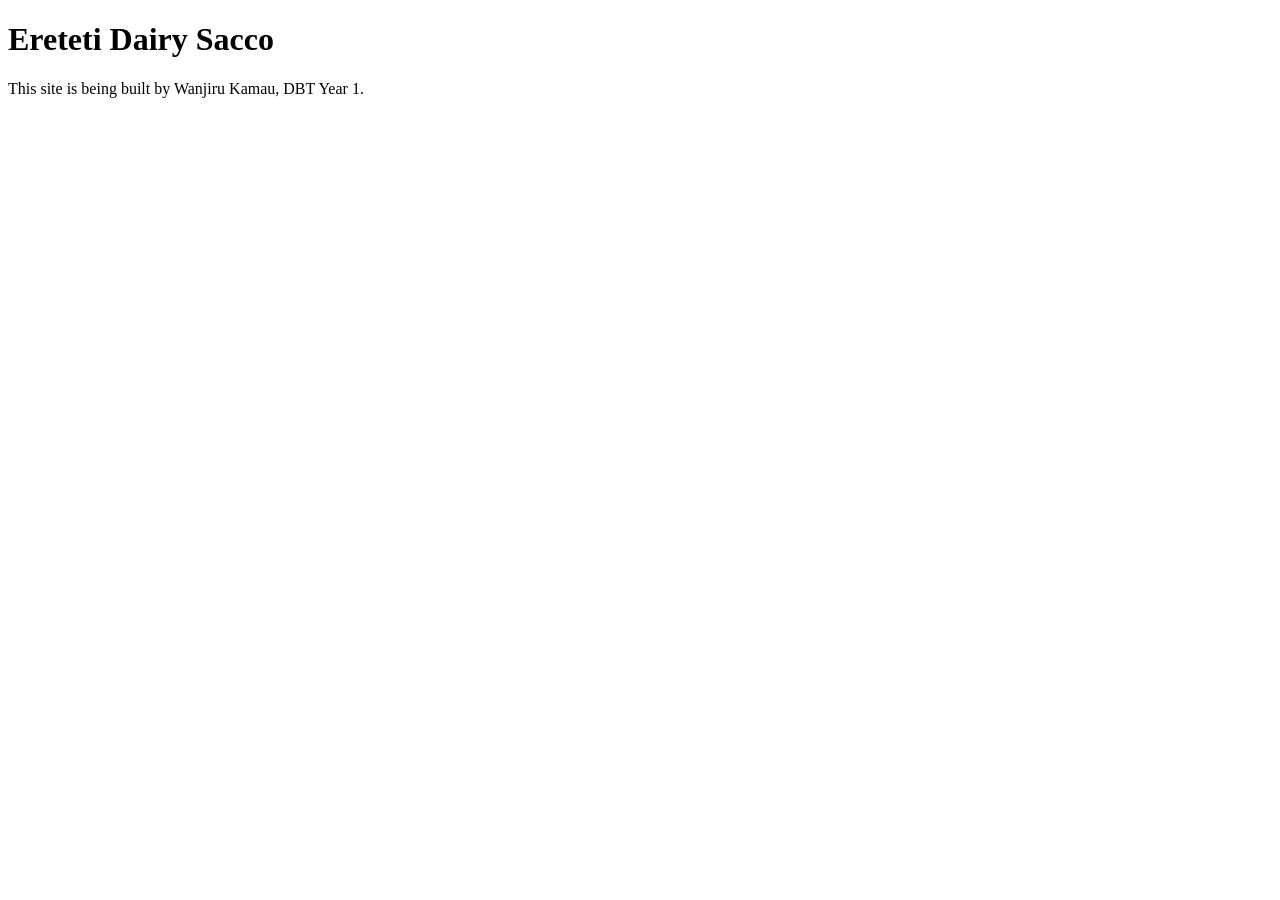
==== about.html @ 600ade0b "week 1 work" ====
<!DOCTYPE html>
<html lang="en">
<head>
<meta charset="utf-8">
<title>Ereteti Dairy Sacco</title>
</head>
<body>
<h1>Ereteti Dairy Sacco</h1>
<p>This site is being built by Wanjiru Kamau, DBT Year 1.</p>
</body>
</html>
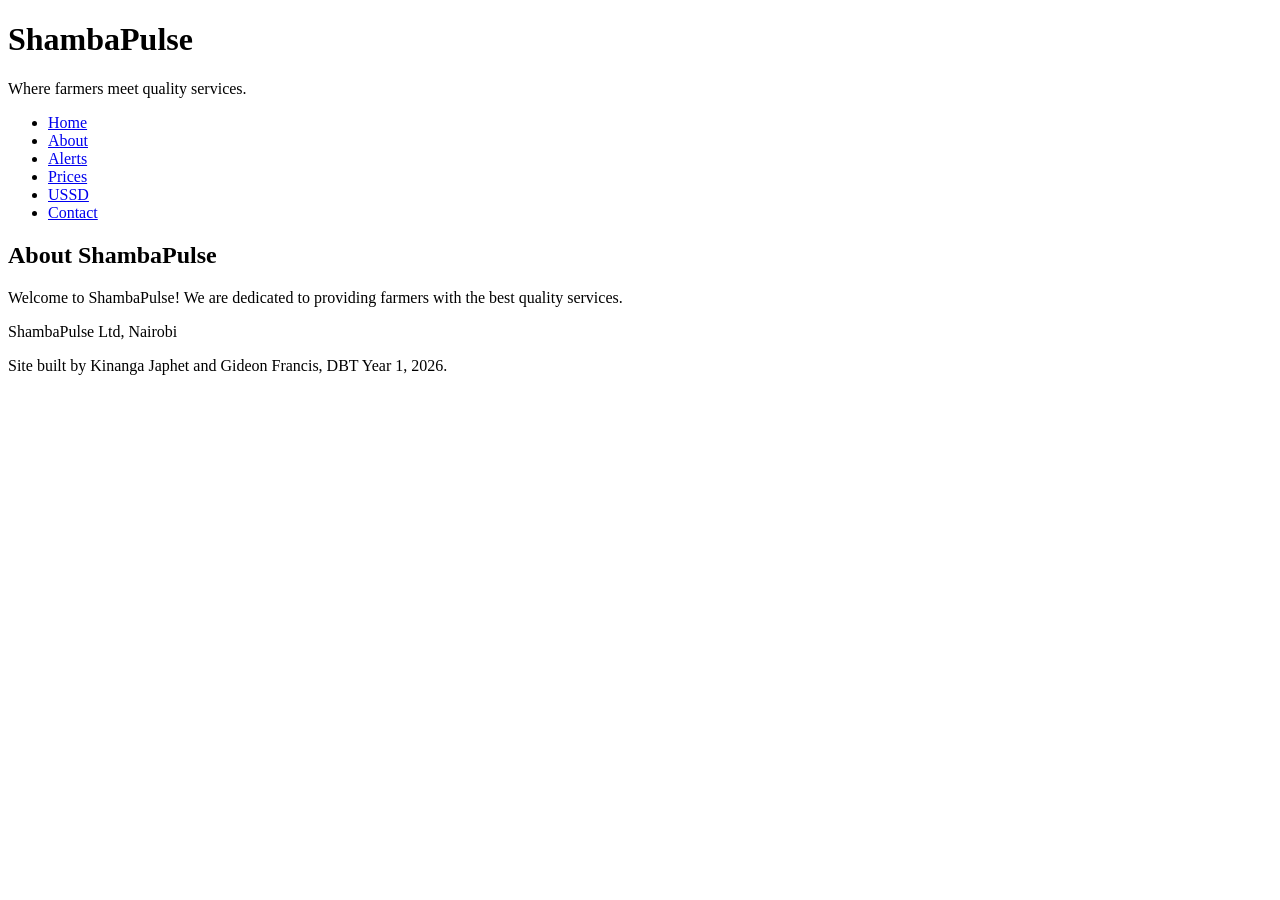
==== commit b5cd36a0: "Describe your changes" ====
--- a/about.html
+++ b/about.html
@@ -2,10 +2,30 @@
 <html lang="en">
 <head>
 <meta charset="utf-8">
-<title>Ereteti Dairy Sacco</title>
+<title>About Us- ShambaPulse</title>
 </head>
 <body>
-<h1>Ereteti Dairy Sacco</h1>
-<p>This site is being built by Wanjiru Kamau, DBT Year 1.</p>
+<header>
+<h1>ShambaPulse</h1>
+<p>Where farmers meet quality services.</p>
+</header>
+<nav>
+<ul>
+<li><a href="index.html">Home</a></li>
+<li><a href="about.html">About</a></li>
+<li><a href="alerts.html">Alerts</a></li>
+<li><a href="prices.html">Prices</a></li>
+<li><a href="ussd.html">USSD</a></li>
+<li><a href="contact.html">Contact</a></li>
+</ul>
+</nav>
+<main>
+    <h2>About ShambaPulse</h2>
+    <p>Welcome to ShambaPulse! We are dedicated to providing farmers with the best quality services.</p>
+</main>
+<footer>
+<p>ShambaPulse Ltd, Nairobi</p>
+<p>Site built by Kinanga Japhet and Gideon Francis, DBT Year 1, 2026.</p>
+</footer>
 </body>
 </html>
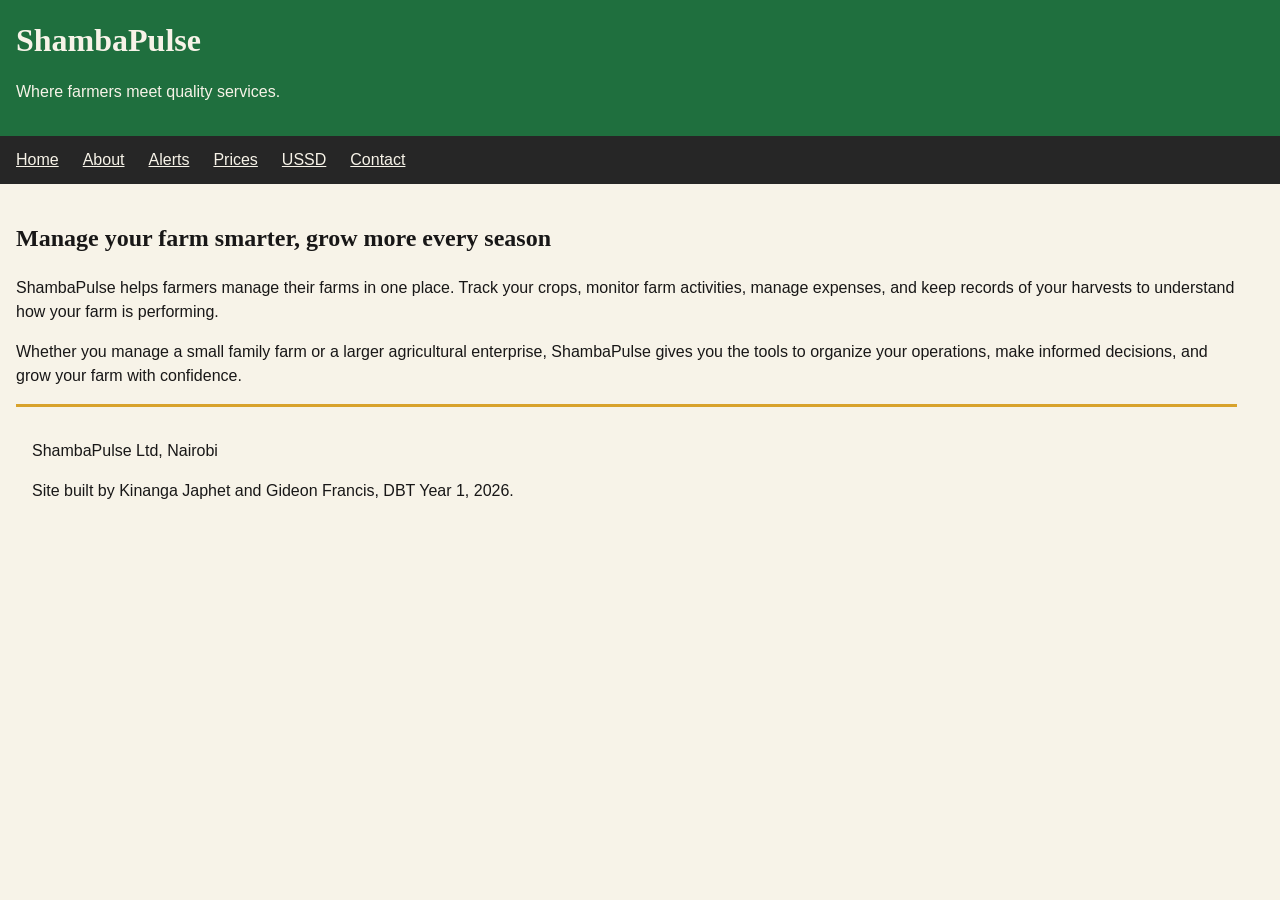
==== commit af7d7037: "latest" ====
--- a/about.html
+++ b/about.html
@@ -3,6 +3,7 @@
 <head>
 <meta charset="utf-8">
 <title>About Us- ShambaPulse</title>
+<link rel="stylesheet" href="css/style.css">
 </head>
 <body>
 <header>
@@ -20,9 +21,23 @@
 </ul>
 </nav>
 <main>
-    <h2>About ShambaPulse</h2>
-    <p>Welcome to ShambaPulse! We are dedicated to providing farmers with the best quality services.</p>
-</main>
+<section>
+  <h2>Manage your farm smarter,
+      grow more every season</h2>
+
+  <p>ShambaPulse helps farmers manage their
+  farms in one place. Track your crops, monitor
+  farm activities, manage expenses, and keep
+  records of your harvests to understand how
+  your farm is performing.</p>
+
+  <p>Whether you manage a small family farm
+  or a larger agricultural enterprise, ShambaPulse
+  gives you the tools to organize your operations,
+  make informed decisions, and grow your farm
+  with confidence.</p>
+</section>
+
 <footer>
 <p>ShambaPulse Ltd, Nairobi</p>
 <p>Site built by Kinanga Japhet and Gideon Francis, DBT Year 1, 2026.</p>
--- a/css/style.css
+++ b/css/style.css
@@ -0,0 +1,201 @@
+/*a css comment*/
+*{
+    box-sizing: border-box;
+}
+body{
+    margin: 0;
+    background-color: #f7F3E8;
+    color: #181717;
+    line-height: 1.5;
+    font-family: 'Source Sans 3', sans-serif;
+}
+h1,h2{
+    font-family: 'Source Serif 4', serif;
+    font-weight: 600;/*making things bold or the opposite*/
+}
+header{
+    background-color: #1f6f3e;
+    color:#F7f3E8;
+   
+}
+nav{
+    background-color: #262626;
+  
+}
+nav a{
+    color: #F7F3E8;
+   
+}
+a{
+    color: #1f6f3e;
+}
+header,main, aside,footer{
+   
+    padding: 1rem;
+}
+img{
+    max-width: 100%;
+    height: auto;
+}
+/*flex for the nav items*/
+nav{
+    position: sticky;
+    top:0;
+
+}
+nav ul{
+    display: flex ;
+    flex-wrap: wrap;
+    gap:0.25rem 1.5rem;
+    list-style-type: none;
+    margin: 0;
+    padding : 0.75rem 1rem;
+}
+.logo{
+    width: 3.5rem;
+    height:auto ;
+}
+h1{
+    display: flex;
+    align-items: center;
+    gap: 0.75rem;
+    margin:0;
+}
+    .route-cards{
+        display: flex;
+        flex-wrap: wrap;
+        gap: 1rem;
+        list-style: none;
+        padding:0;
+    }
+    .route-cards li{
+        flex: 1 1 12rem;
+        padding: 1rem;
+        background: #ffffff;
+        border-top: 4px solid #d8a22b;
+    }
+body{
+    display: grid;
+    grid-template-columns: minimax(0, 1fr) 18rem;
+    grid-template-areas:
+    "header header"
+    "nav nav"
+    "main aside"
+    "footer footer";   
+}
+header{
+    grid-area: header;}
+    nav{grid-area: nav;}
+main{grid-area: main;}
+aside{grid-area: aside;}
+footer{grid-area: footer;}
+    footer{border-top: 3px solid #d8a22b}
+    
+@media(max-width:600px){
+    body{
+        grid-template-columns: minimax(0,1fr);
+        grid-template-areas: 
+        "header"
+        "nav"
+        "main"
+        "aside"
+        "footer";
+    }
+    nav{
+        position: static;
+
+    }
+    nav li{
+        flex direction: column;
+
+    }
+    .logo 2.5rem;
+}
+
+/* Hero image section */
+.hero {
+    width: 100%;
+    height: 75vh;
+    min-height: 450px;
+
+    background-image: url("../img/comp.jpg");
+    background-size: cover;
+    background-position: center;
+    background-repeat: no-repeat;
+
+    position: relative;
+    display: flex;
+    align-items: flex-start;
+
+    padding: 20px 3%;
+    box-sizing: border-box;
+}
+
+/* Translucent writing box */
+.hero-text {
+    background: rgba(255, 255, 255, 0.78);
+    padding: 20px;
+    width: 480px;
+    max-width: 90%;
+    border-radius: 10px;
+    box-shadow: 0 4px 12px rgba(0, 0, 0, 0.2);
+}
+
+.hero-text h2 {
+    color: #16a6c4;
+    font-size: 25px;
+    margin: 0 0 8px;
+}
+
+.hero-text h3 {
+    color: #347bb5;
+    font-size: 19px;
+    margin: 0 0 20px;
+}
+
+.hero-text p {
+    color: #111;
+    font-size: 16px;
+    font-weight: 600;
+    margin: 12px 0;
+}
+
+.register-btn {
+    display: inline-block;
+    background: #12a9c5;
+    color: white;
+    text-decoration: none;
+    font-weight: bold;
+    padding: 13px 20px;
+    margin-top: 10px;
+    border-radius: 3px;
+}
+
+.register-btn:hover {
+    background: #087f99;
+}
+
+/* Mobile screens */
+@media (max-width: 600px) {
+    .hero {
+        height: auto;
+        min-height: 500px;
+        padding: 15px;
+        background-position: center;
+    }
+
+    .hero-text {
+        width: 100%;
+        max-width: 100%;
+        padding: 15px;
+        box-sizing: border-box;
+    }
+
+    .hero-text h2 {
+        font-size: 21px;
+    }
+
+    .hero-text h3 {
+        font-size: 17px;
+    }
+}
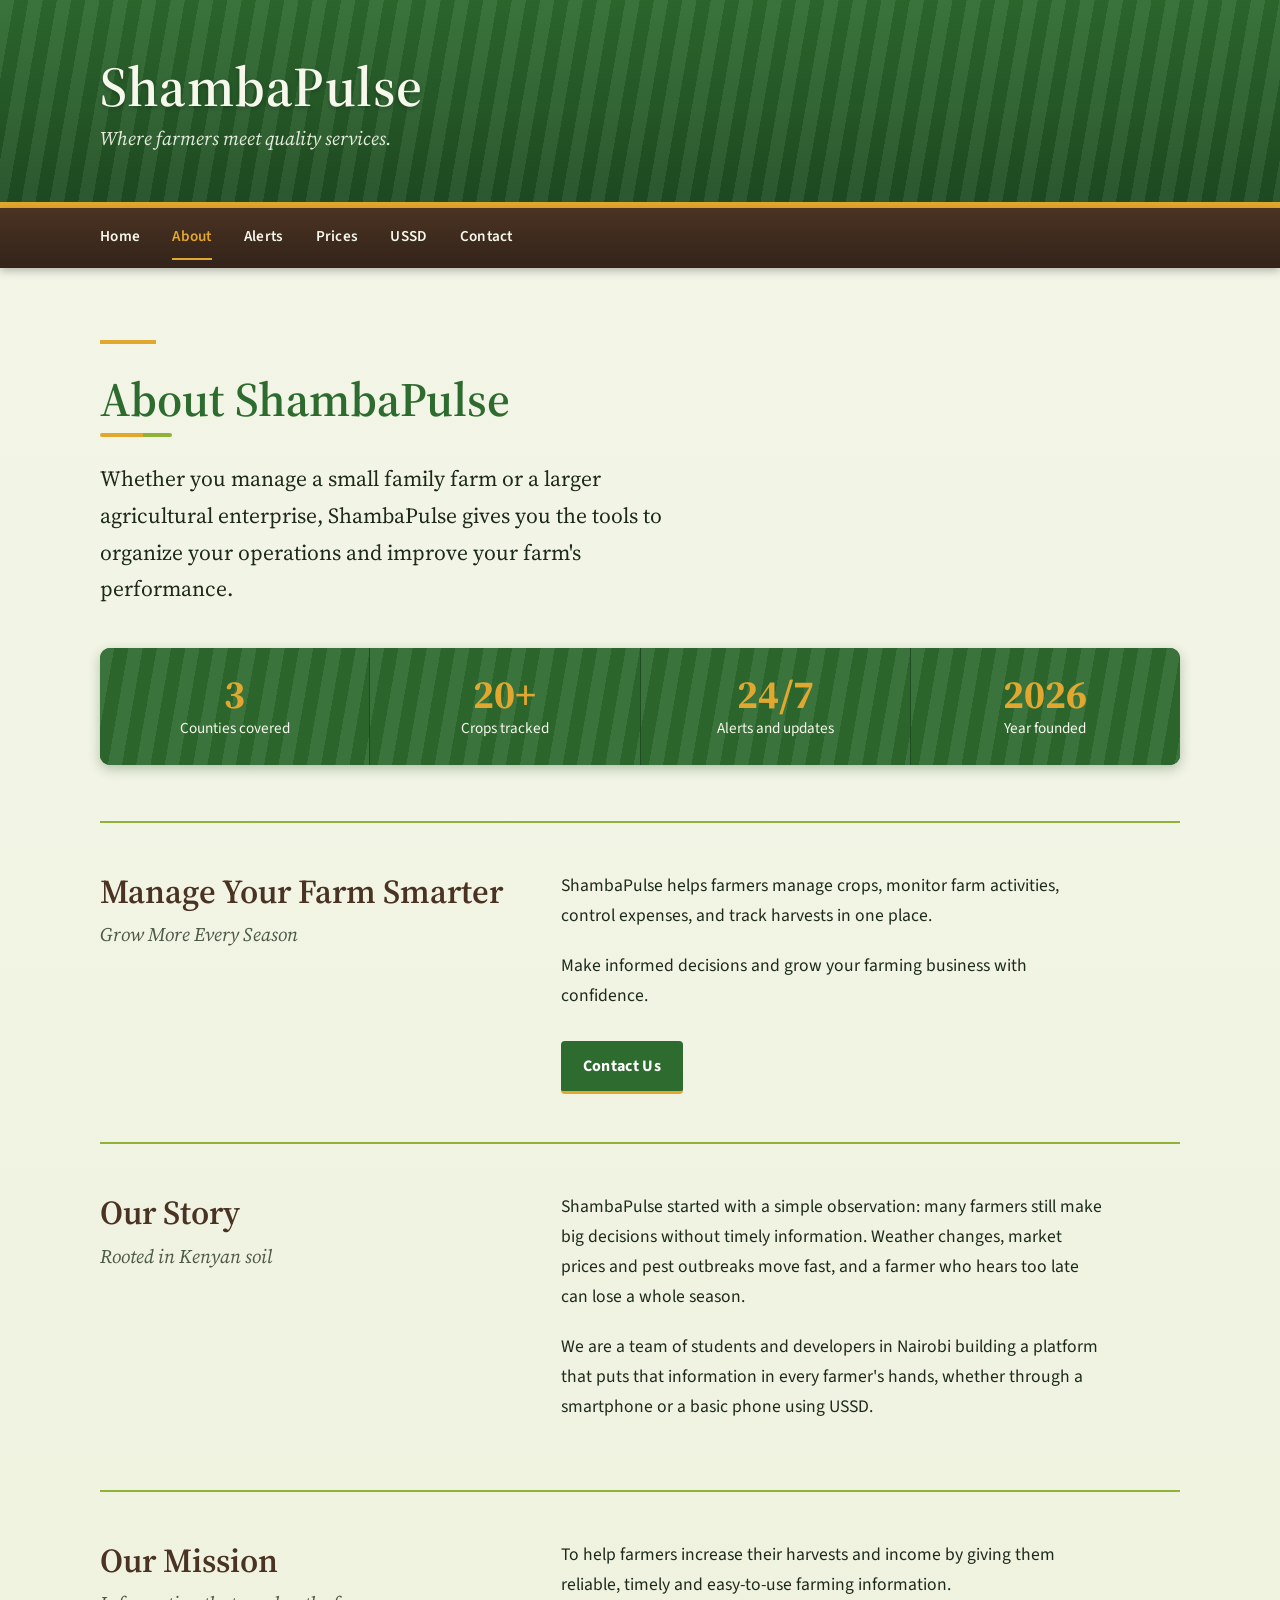
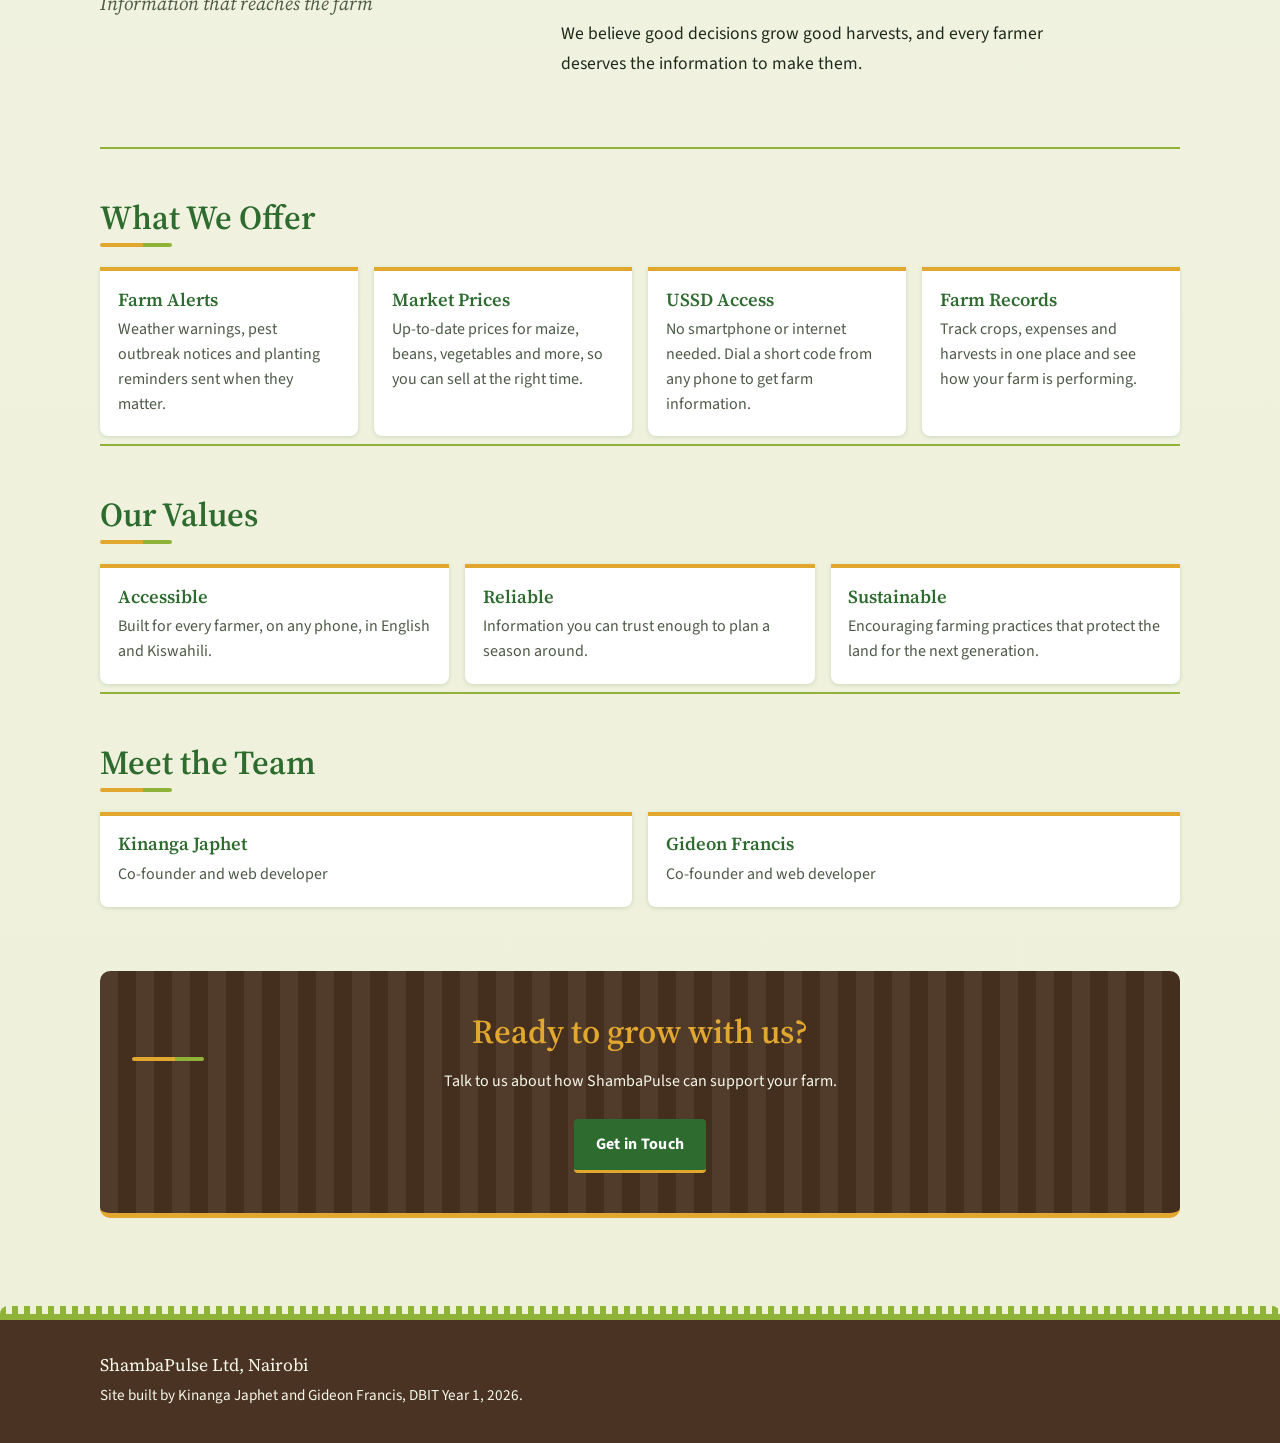
==== commit 19215ce9: "final" ====
--- a/about.html
+++ b/about.html
@@ -2,45 +2,179 @@
 <html lang="en">
 <head>
 <meta charset="utf-8">
-<title>About Us- ShambaPulse</title>
+<meta name="viewport" content="width=device-width, initial-scale=1.0">
+<title>About Us - ShambaPulse</title>
+<link rel="stylesheet" href="https://fonts.googleapis.com/css2?family=Source+Sans+3:wght@400;600&amp;family=Source+Serif+4:wght@600&amp;display=swap">
 <link rel="stylesheet" href="css/style.css">
+<link rel="icon" type="image/jpeg" href="img/bcd.jpg">
 </head>
-<body>
+<body class="about">
+
 <header>
-<h1>ShambaPulse</h1>
-<p>Where farmers meet quality services.</p>
+    <h1>ShambaPulse</h1>
+    <p>Where farmers meet quality services.</p>
 </header>
+
 <nav>
-<ul>
-<li><a href="index.html">Home</a></li>
-<li><a href="about.html">About</a></li>
-<li><a href="alerts.html">Alerts</a></li>
-<li><a href="prices.html">Prices</a></li>
-<li><a href="ussd.html">USSD</a></li>
-<li><a href="contact.html">Contact</a></li>
-</ul>
+    <ul>
+        <li><a href="index.html">Home</a></li>
+        <li><a href="about.html" aria-current="page">About</a></li>
+        <li><a href="alerts.html">Alerts</a></li>
+        <li><a href="prices.html">Prices</a></li>
+        <li><a href="ussd.html">USSD</a></li>
+        <li><a href="contact.html">Contact</a></li>
+    </ul>
 </nav>
+
 <main>
-<section>
-  <h2>Manage your farm smarter,
-      grow more every season</h2>
 
-  <p>ShambaPulse helps farmers manage their
-  farms in one place. Track your crops, monitor
-  farm activities, manage expenses, and keep
-  records of your harvests to understand how
-  your farm is performing.</p>
+    <section class="intro">
+        <h2>About ShambaPulse</h2>
+        <p>
+            Whether you manage a small family farm or a larger
+            agricultural enterprise, ShambaPulse gives you the tools
+            to organize your operations and improve your farm's
+            performance.
+        </p>
+    </section>
 
-  <p>Whether you manage a small family farm
-  or a larger agricultural enterprise, ShambaPulse
-  gives you the tools to organize your operations,
-  make informed decisions, and grow your farm
-  with confidence.</p>
-</section>
+    <section class="stats" aria-label="ShambaPulse at a glance">
+        <ul>
+            <li><strong>3</strong><span>Counties covered</span></li>
+            <li><strong>20+</strong><span>Crops tracked</span></li>
+            <li><strong>24/7</strong><span>Alerts and updates</span></li>
+            <li><strong>2026</strong><span>Year founded</span></li>
+        </ul>
+    </section>
+
+    <section class="detail">
+        <div class="detail-head">
+            <h2>Manage Your Farm Smarter</h2>
+            <h3>Grow More Every Season</h3>
+        </div>
+
+        <div class="detail-body">
+            <p>
+                ShambaPulse helps farmers manage crops, monitor farm
+                activities, control expenses, and track harvests in
+                one place.
+            </p>
+            <p>
+                Make informed decisions and grow your farming business
+                with confidence.
+            </p>
+            <a href="contact.html" class="hero-button">Contact Us</a>
+        </div>
+    </section>
+
+    <section class="detail">
+        <div class="detail-head">
+            <h2>Our Story</h2>
+            <h3>Rooted in Kenyan soil</h3>
+        </div>
+
+        <div class="detail-body">
+            <p>
+                ShambaPulse started with a simple observation: many
+                farmers still make big decisions without timely
+                information. Weather changes, market prices and pest
+                outbreaks move fast, and a farmer who hears too late
+                can lose a whole season.
+            </p>
+            <p>
+                We are a team of students and developers in Nairobi
+                building a platform that puts that information in
+                every farmer's hands, whether through a smartphone or
+                a basic phone using USSD.
+            </p>
+        </div>
+    </section>
+
+    <section class="detail">
+        <div class="detail-head">
+            <h2>Our Mission</h2>
+            <h3>Information that reaches the farm</h3>
+        </div>
+
+        <div class="detail-body">
+            <p>
+                To help farmers increase their harvests and income by
+                giving them reliable, timely and easy-to-use farming
+                information.
+            </p>
+            <p>
+                We believe good decisions grow good harvests, and
+                every farmer deserves the information to make them.
+            </p>
+        </div>
+    </section>
+
+    <section class="services">
+        <h2>What We Offer</h2>
+        <ul class="card-row">
+            <li>
+                <h3>Farm Alerts</h3>
+                <p>Weather warnings, pest outbreak notices and planting reminders sent when they matter.</p>
+            </li>
+            <li>
+                <h3>Market Prices</h3>
+                <p>Up-to-date prices for maize, beans, vegetables and more, so you can sell at the right time.</p>
+            </li>
+            <li>
+                <h3>USSD Access</h3>
+                <p>No smartphone or internet needed. Dial a short code from any phone to get farm information.</p>
+            </li>
+            <li>
+                <h3>Farm Records</h3>
+                <p>Track crops, expenses and harvests in one place and see how your farm is performing.</p>
+            </li>
+        </ul>
+    </section>
+
+    <section class="values">
+        <h2>Our Values</h2>
+        <ul class="card-row">
+            <li>
+                <h3>Accessible</h3>
+                <p>Built for every farmer, on any phone, in English and Kiswahili.</p>
+            </li>
+            <li>
+                <h3>Reliable</h3>
+                <p>Information you can trust enough to plan a season around.</p>
+            </li>
+            <li>
+                <h3>Sustainable</h3>
+                <p>Encouraging farming practices that protect the land for the next generation.</p>
+            </li>
+        </ul>
+    </section>
+
+    <section class="team">
+        <h2>Meet the Team</h2>
+        <ul class="card-row">
+            <li>
+                <h3>Kinanga Japhet</h3>
+                <p>Co-founder and web developer</p>
+            </li>
+            <li>
+                <h3>Gideon Francis</h3>
+                <p>Co-founder and web developer</p>
+            </li>
+        </ul>
+    </section>
+
+    <section class="cta">
+        <h2>Ready to grow with us?</h2>
+        <p>Talk to us about how ShambaPulse can support your farm.</p>
+        <a href="contact.html" class="hero-button">Get in Touch</a>
+    </section>
+
+</main>
 
 <footer>
-<p>ShambaPulse Ltd, Nairobi</p>
-<p>Site built by Kinanga Japhet and Gideon Francis, DBT Year 1, 2026.</p>
+    <p>ShambaPulse Ltd, Nairobi</p>
+    <p>Site built by Kinanga Japhet and Gideon Francis, DBIT Year 1, 2026.</p>
 </footer>
+
 </body>
 </html>
--- a/css/style.css
+++ b/css/style.css
@@ -1,201 +1,770 @@
-/*a css comment*/
+:root{
+    --leaf:        #2e6b2f;
+    --leaf-dark:   #1f4d22;
+    --soil:        #4a3322;
+    --soil-dark:   #33231a;
+    --grain:       #e2a72e;
+    --grain-dark:  #c48d1c;
+    --sprout:      #8fb339;
+    --field:       #f3f5e8;
+    --card:        #ffffff;
+    --ink:         #1d2a1b;
+    --ink-soft:    #4d5a47;
+
+    --font-head: 'Source Serif 4', Georgia, serif;
+    --font-body: 'Source Sans 3', Arial, Helvetica, sans-serif;
+}
+
 *{
     box-sizing: border-box;
 }
-body{
-    margin: 0;
-    background-color: #f7F3E8;
-    color: #181717;
-    line-height: 1.5;
-    font-family: 'Source Sans 3', sans-serif;
-}
-h1,h2{
-    font-family: 'Source Serif 4', serif;
-    font-weight: 600;/*making things bold or the opposite*/
-}
-header{
-    background-color: #1f6f3e;
-    color:#F7f3E8;
-   
-}
-nav{
-    background-color: #262626;
-  
-}
-nav a{
-    color: #F7F3E8;
-   
-}
+
+h1, h2, h3{
+    font-family: var(--font-head);
+    font-weight: 600;
+    line-height: 1.2;
+}
+
 a{
-    color: #1f6f3e;
-}
-header,main, aside,footer{
-   
-    padding: 1rem;
-}
+    color: var(--leaf);
+}
+a:hover{
+    color: var(--leaf-dark);
+}
+a:focus-visible,
+button:focus-visible,
+summary:focus-visible{
+    outline: 3px solid var(--grain);
+    outline-offset: 3px;
+}
+
 img{
     max-width: 100%;
     height: auto;
 }
-/*flex for the nav items*/
-nav{
-    position: sticky;
-    top:0;
-
-}
-nav ul{
-    display: flex ;
-    flex-wrap: wrap;
-    gap:0.25rem 1.5rem;
-    list-style-type: none;
-    margin: 0;
-    padding : 0.75rem 1rem;
-}
-.logo{
-    width: 3.5rem;
-    height:auto ;
+
+
+body{
+    margin: 0;
+    color: var(--ink);
+    line-height: 1.55;
+    font-family: var(--font-body);
+
+   
+    background-color: var(--field);
+    background-image: linear-gradient(180deg, #f3f5e8 0%, #eef0d9 100%);
+
+    display: grid;
+    grid-template-columns: minmax(0, 1fr) 18rem;
+    grid-template-areas:
+        "header header"
+        "nav nav"
+        "main aside"
+        "footer footer";
+}
+header{ grid-area: header; }
+nav{    grid-area: nav; }
+main{   grid-area: main; }
+aside{  grid-area: aside; }
+footer{ grid-area: footer; }
+
+header, main, aside, footer{
+    padding: 1rem;
+}
+
+
+header{
+    position: relative;
+    color: #f6f8ec;
+    background-color: var(--leaf);
+    background-image:
+        repeating-linear-gradient(
+            100deg,
+            rgba(255, 255, 255, 0.06) 0,
+            rgba(255, 255, 255, 0.06) 14px,
+            rgba(0, 0, 0, 0.06) 14px,
+            rgba(0, 0, 0, 0.06) 28px
+        ),
+        linear-gradient(180deg, var(--leaf) 0%, var(--leaf-dark) 100%);
+    border-bottom: 6px solid var(--grain);
+}
+
+header::after{
+    content: "";
+    position: absolute;
+    left: 0;
+    right: 0;
+    bottom: -14px;
+    height: 8px;
+    background: repeating-linear-gradient(
+        90deg,
+        var(--soil) 0,
+        var(--soil) 18px,
+        transparent 18px,
+        transparent 26px
+    );
+    border-radius: 0 0 8px 8px;
+    opacity: 0.55;
 }
 h1{
     display: flex;
     align-items: center;
     gap: 0.75rem;
-    margin:0;
-}
-    .route-cards{
-        display: flex;
-        flex-wrap: wrap;
-        gap: 1rem;
-        list-style: none;
-        padding:0;
-    }
-    .route-cards li{
-        flex: 1 1 12rem;
-        padding: 1rem;
-        background: #ffffff;
-        border-top: 4px solid #d8a22b;
-    }
-body{
-    display: grid;
-    grid-template-columns: minimax(0, 1fr) 18rem;
-    grid-template-areas:
-    "header header"
-    "nav nav"
-    "main aside"
-    "footer footer";   
-}
-header{
-    grid-area: header;}
-    nav{grid-area: nav;}
-main{grid-area: main;}
-aside{grid-area: aside;}
-footer{grid-area: footer;}
-    footer{border-top: 3px solid #d8a22b}
-    
-@media(max-width:600px){
-    body{
-        grid-template-columns: minimax(0,1fr);
-        grid-template-areas: 
-        "header"
-        "nav"
-        "main"
-        "aside"
-        "footer";
-    }
-    nav{
-        position: static;
-
-    }
-    nav li{
-        flex direction: column;
-
-    }
-    .logo 2.5rem;
-}
-
-/* Hero image section */
-.hero {
+    margin: 0;
+    letter-spacing: 0.01em;
+    text-shadow: 0 2px 4px rgba(0, 0, 0, 0.25);
+}
+header p{
+    margin: 0.4rem 0 0;
+    font-style: italic;
+    opacity: 0.92;
+}
+.logo{
+    width: 3.5rem;
+    height: auto;
+}
+
+/* ---------- Nav: soil brown ---------- */
+nav{
+    position: sticky;
+    top: 0;
+    z-index: 10;
+    background-color: var(--soil);
+    background-image: linear-gradient(180deg, var(--soil) 0%, var(--soil-dark) 100%);
+    box-shadow: 0 3px 8px rgba(0, 0, 0, 0.25);
+}
+nav ul{
+    display: flex;
+    flex-wrap: wrap;
+    gap: 0.25rem 1.5rem;
+    list-style: none;
+    margin: 0;
+    padding: 0.75rem 1rem;
+}
+nav a{
+    color: #f6f8ec;
+    text-decoration: none;
+    border-bottom: 2px solid transparent;
+    transition: border-color 0.2s ease, color 0.2s ease;
+}
+nav a:hover,
+nav a[aria-current="page"]{
+    color: var(--grain);
+    border-bottom-color: var(--grain);
+}
+
+/* ---------- Footer: soil with a grass edge ---------- */
+footer{
+    position: relative;
+    margin-top: 2rem;
+    background: var(--soil);
+    color: #f6f8ec;
+    border-top: 6px solid var(--sprout);
+}
+footer::before{
+    content: "";
+    position: absolute;
+    left: 0;
+    right: 0;
+    top: -14px;
+    height: 8px;
+    background: repeating-linear-gradient(
+        90deg,
+        var(--sprout) 0,
+        var(--sprout) 6px,
+        transparent 6px,
+        transparent 12px
+    );
+    border-radius: 8px 8px 0 0;
+}
+footer a{
+    color: var(--grain);
+}
+
+/* ---------- Hero (home page) ---------- */
+.hero{
     width: 100%;
     height: 75vh;
     min-height: 450px;
-
-    background-image: url("../img/comp.jpg");
+    padding: 20px 3%;
+    display: flex;
+    align-items: flex-start;
+    position: relative;
+
+    background-color: var(--leaf-dark);
+    background-image: url("../img/bcd.jpg");
     background-size: cover;
     background-position: center;
     background-repeat: no-repeat;
-
-    position: relative;
-    display: flex;
-    align-items: flex-start;
-
-    padding: 20px 3%;
-    box-sizing: border-box;
-}
-
-/* Translucent writing box */
-.hero-text {
-    background: rgba(255, 255, 255, 0.78);
-    padding: 20px;
+    border-radius: 8px;
+}
+
+.hero-text{
     width: 480px;
     max-width: 90%;
+    padding: 20px;
+    background: rgba(250, 252, 242, 0.9);
+    border-left: 6px solid var(--grain);
     border-radius: 10px;
-    box-shadow: 0 4px 12px rgba(0, 0, 0, 0.2);
-}
-
-.hero-text h2 {
-    color: #16a6c4;
-    font-size: 25px;
+    box-shadow: 0 4px 14px rgba(0, 0, 0, 0.25);
+}
+.hero-text h2{
     margin: 0 0 8px;
-}
-
-.hero-text h3 {
-    color: #347bb5;
-    font-size: 19px;
+    font-size: 1.6rem;
+    color: var(--leaf);
+}
+.hero-text h3{
     margin: 0 0 20px;
-}
-
-.hero-text p {
-    color: #111;
-    font-size: 16px;
+    font-size: 1.2rem;
+    font-weight: 500;
+    color: var(--soil);
+}
+.hero-text p{
+    margin: 12px 0;
+    font-size: 1rem;
     font-weight: 600;
-    margin: 12px 0;
-}
-
-.register-btn {
+    color: var(--ink);
+}
+
+/* ---------- Buttons ---------- */
+.register-btn,
+.hero-button{
     display: inline-block;
-    background: #12a9c5;
-    color: white;
+    margin-top: 10px;
+    padding: 13px 22px;
+    background: var(--leaf);
+    color: #fff;
+    font-family: var(--font-body);
+    font-size: 1rem;
+    font-weight: 700;
+    letter-spacing: 0.02em;
     text-decoration: none;
-    font-weight: bold;
-    padding: 13px 20px;
-    margin-top: 10px;
-    border-radius: 3px;
-}
-
-.register-btn:hover {
-    background: #087f99;
-}
-
-/* Mobile screens */
-@media (max-width: 600px) {
-    .hero {
+    border: 0;
+    border-radius: 4px;
+    border-bottom: 3px solid var(--grain);
+    cursor: pointer;
+    transition: background-color 0.2s ease, transform 0.2s ease;
+}
+.register-btn:hover,
+.hero-button:hover{
+    background: var(--leaf-dark);
+    color: #fff;
+    transform: translateY(-1px);
+}
+
+/* ---------- Cards ---------- */
+.route-cards,
+.card-row{
+    display: flex;
+    flex-wrap: wrap;
+    gap: 1rem;
+    list-style: none;
+    margin: 0;
+    padding: 0;
+}
+.route-cards li,
+.card-row li{
+    flex: 1 1 12rem;
+    min-width: 0;
+    padding: 1.1rem 1.1rem 1.25rem;
+    background: var(--card);
+    border-top: 4px solid var(--grain);
+    border-radius: 0 0 8px 8px;
+    box-shadow: 0 1px 4px rgba(46, 107, 47, 0.18);
+    transition: transform 0.2s ease, box-shadow 0.2s ease;
+}
+.route-cards li:hover,
+.card-row li:hover{
+    transform: translateY(-3px);
+    box-shadow: 0 6px 14px rgba(46, 107, 47, 0.22);
+}
+.card-row h3{
+    margin: 0 0 0.4rem;
+    color: var(--leaf);
+    font-size: 1.15rem;
+}
+.card-row p{
+    margin: 0;
+    color: var(--ink-soft);
+}
+
+/* ---------- Tables ---------- */
+table{
+    border-collapse: collapse;
+    width: 100%;
+    background: var(--card);
+}
+th, td{
+    padding: 0.6rem 0.75rem;
+    text-align: left;
+    border-bottom: 1px solid #d9dfc3;
+}
+th{
+    background-color: var(--leaf);
+    color: #f6f8ec;
+}
+tbody tr:nth-child(even){
+    background: #f7f9ee;
+}
+
+/* ---------- Layout used inside <main class="layout"> ---------- */
+main.layout{
+    display: grid;
+    grid-template-columns: minmax(0, 1fr) 18rem;
+    grid-template-areas:
+        "hero hero"
+        "content aside"
+        "cards cards";
+    gap: 1rem;
+}
+.layout .hero{    grid-area: hero; }
+.layout .content{ grid-area: content; }
+.layout .aside{   grid-area: aside; }
+.layout .cards{   grid-area: cards; }
+
+main.layout .hero{
+    display: block;
+    height: auto;
+    min-height: 0;
+    padding: 1rem;
+    background-image: none;
+    background-color: var(--card);
+    border-top: 4px solid var(--grain);
+}
+
+/* ==========================================================
+   Shared by About and Contact: wide centred column
+   ========================================================== */
+body.about,
+body.contact{
+    --page-pad: max(1.5rem, calc((100% - 70rem) / 2 + 1.25rem));
+}
+
+body.about header,
+body.contact header{
+    padding: 3.5rem var(--page-pad) 3rem;
+}
+body.about header h1,
+body.contact header h1{
+    font-size: clamp(2.25rem, 5vw, 3.5rem);
+    line-height: 1.1;
+}
+body.about header p,
+body.contact header p{
+    font-family: var(--font-head);
+    font-size: 1.2rem;
+}
+
+body.about nav ul,
+body.contact nav ul{
+    padding: 0.5rem var(--page-pad);
+    gap: 0.25rem 2rem;
+}
+body.about nav a,
+body.contact nav a{
+    display: inline-block;
+    padding: 0.6rem 0;
+    font-weight: 600;
+    font-size: 0.95rem;
+    letter-spacing: 0.02em;
+}
+
+body.about main,
+body.contact main{
+    grid-column: 1 / -1;
+    width: 100%;
+    max-width: 70rem;
+    margin: 0 auto;
+    padding: 0 1.25rem 4rem;
+}
+
+body.about footer,
+body.contact footer{
+    padding: 2rem var(--page-pad);
+    font-size: 0.95rem;
+}
+body.about footer p,
+body.contact footer p{
+    margin: 0 0 0.25rem;
+}
+body.about footer p:first-child,
+body.contact footer p:first-child{
+    font-family: var(--font-head);
+    font-size: 1.1rem;
+}
+
+/* section headings get a little wheat-stalk rule */
+body.about main > section > h2,
+body.contact main > section > h2{
+    position: relative;
+    margin: 0 0 1.25rem;
+    padding-bottom: 0.6rem;
+    color: var(--leaf);
+    font-size: clamp(1.6rem, 3vw, 2.1rem);
+}
+body.about main > section > h2::after,
+body.contact main > section > h2::after{
+    content: "";
+    position: absolute;
+    left: 0;
+    bottom: 0;
+    width: 4.5rem;
+    height: 4px;
+    background: linear-gradient(90deg, var(--grain) 0 60%, var(--sprout) 60% 100%);
+    border-radius: 2px;
+}
+
+/* ==========================================================
+   About page
+   ========================================================== */
+body.about .intro{
+    max-width: 46rem;
+    padding: 4.5rem 0 2.5rem;
+}
+body.about .intro::before{
+    content: "";
+    display: block;
+    width: 3.5rem;
+    height: 4px;
+    margin-bottom: 1.75rem;
+    background: var(--grain);
+}
+body.about .intro h2{
+    margin: 0 0 1.5rem;
+    font-size: clamp(2rem, 4.5vw, 3rem);
+    line-height: 1.15;
+    color: var(--leaf);
+}
+body.about .intro p{
+    margin: 0;
+    max-width: 38rem;
+    font-family: var(--font-head);
+    font-size: clamp(1.15rem, 2vw, 1.35rem);
+    line-height: 1.7;
+}
+
+/* stats band: green strip of key numbers */
+body.about .stats{
+    margin: 0 0 3.5rem;
+}
+body.about .stats ul{
+    display: grid;
+    grid-template-columns: repeat(4, minmax(0, 1fr));
+    gap: 1px;
+    list-style: none;
+    margin: 0;
+    padding: 0;
+    overflow: hidden;
+    border-radius: 10px;
+    background: var(--leaf-dark);
+    box-shadow: 0 4px 12px rgba(31, 77, 34, 0.3);
+}
+body.about .stats li{
+    padding: 1.5rem 1rem;
+    text-align: center;
+    color: #f6f8ec;
+    background-color: var(--leaf);
+    background-image: repeating-linear-gradient(
+        100deg,
+        rgba(255, 255, 255, 0.06) 0,
+        rgba(255, 255, 255, 0.06) 14px,
+        rgba(0, 0, 0, 0.06) 14px,
+        rgba(0, 0, 0, 0.06) 28px
+    );
+}
+body.about .stats strong{
+    display: block;
+    font-family: var(--font-head);
+    font-size: clamp(1.8rem, 4vw, 2.5rem);
+    line-height: 1.1;
+    color: var(--grain);
+}
+body.about .stats span{
+    font-size: 0.95rem;
+}
+
+/* two-column detail: heading left, text right */
+body.about .detail{
+    display: grid;
+    grid-template-columns: minmax(0, 1fr) minmax(0, 1.5fr);
+    gap: 3rem;
+    padding: 3rem 0;
+    border-top: 2px solid var(--sprout);
+}
+body.about .detail-head h2{
+    margin: 0 0 0.75rem;
+    font-size: clamp(1.6rem, 3vw, 2.1rem);
+    color: var(--soil);
+}
+body.about .detail-head h3{
+    margin: 0;
+    font-size: 1.2rem;
+    font-style: italic;
+    font-weight: 400;
+    color: var(--ink-soft);
+}
+body.about .detail-body p{
+    margin: 0 0 1.25rem;
+    max-width: 34rem;
+    font-size: 1.1rem;
+    line-height: 1.7;
+}
+
+body.about .services,
+body.about .values,
+body.about .team{
+    padding: 3rem 0 0.5rem;
+    border-top: 2px solid var(--sprout);
+}
+
+/* call to action: soil-brown panel */
+body.about .cta{
+    margin-top: 3.5rem;
+    padding: 2.5rem 2rem;
+    text-align: center;
+    color: #f6f8ec;
+    border-radius: 10px;
+    border-bottom: 5px solid var(--grain);
+    background-color: var(--soil);
+    background-image: repeating-linear-gradient(
+        90deg,
+        rgba(255, 255, 255, 0.04) 0,
+        rgba(255, 255, 255, 0.04) 18px,
+        rgba(0, 0, 0, 0.08) 18px,
+        rgba(0, 0, 0, 0.08) 36px
+    );
+}
+body.about .cta h2{
+    margin: 0 0 0.5rem;
+    color: var(--grain);
+}
+body.about .cta p{
+    margin: 0 0 1rem;
+}
+
+/* ==========================================================
+   Contact page
+   ========================================================== */
+body.contact .contact-intro{
+    max-width: 46rem;
+    padding: 4rem 0 2.5rem;
+}
+body.contact .contact-intro::before{
+    content: "";
+    display: block;
+    width: 3.5rem;
+    height: 4px;
+    margin-bottom: 1.75rem;
+    background: var(--grain);
+}
+body.contact .contact-intro h2{
+    font-size: clamp(2rem, 4.5vw, 3rem);
+}
+body.contact .contact-intro p{
+    margin: 0;
+    font-family: var(--font-head);
+    font-size: clamp(1.1rem, 2vw, 1.3rem);
+    line-height: 1.7;
+}
+
+body.contact .contact-grid{
+    display: grid;
+    grid-template-columns: repeat(3, minmax(0, 1fr));
+    gap: 1.25rem;
+    margin-bottom: 3.5rem;
+}
+body.contact .contact-card{
+    padding: 1.4rem;
+    background: var(--card);
+    border-top: 4px solid var(--grain);
+    border-radius: 0 0 8px 8px;
+    box-shadow: 0 1px 4px rgba(46, 107, 47, 0.18);
+}
+body.contact .contact-card h3{
+    margin: 0 0 0.75rem;
+    color: var(--leaf);
+}
+body.contact .contact-card ul{
+    list-style: none;
+    margin: 0;
+    padding: 0;
+}
+body.contact .contact-card li{
+    padding: 0.4rem 0;
+    border-bottom: 1px dashed #d9dfc3;
+}
+body.contact .contact-card li:last-child{
+    border-bottom: 0;
+}
+body.contact .contact-card p{
+    margin: 0;
+}
+body.contact .contact-card .note{
+    margin-top: 0.75rem;
+    font-size: 0.9rem;
+    color: var(--ink-soft);
+}
+
+/* form */
+body.contact .contact-form-section{
+    margin-bottom: 3.5rem;
+    padding: 2rem;
+    max-width: 40rem;
+    background: var(--card);
+    border-left: 6px solid var(--sprout);
+    border-radius: 8px;
+    box-shadow: 0 2px 8px rgba(46, 107, 47, 0.15);
+}
+body.contact form{
+    display: grid;
+    gap: 0.4rem;
+}
+body.contact label{
+    margin-top: 0.6rem;
+    font-weight: 600;
+    color: var(--soil);
+}
+body.contact input,
+body.contact select,
+body.contact textarea{
+    width: 100%;
+    padding: 0.7rem 0.8rem;
+    font: inherit;
+    color: var(--ink);
+    background: var(--field);
+    border: 2px solid #cfd8b0;
+    border-radius: 4px;
+}
+body.contact input:focus,
+body.contact select:focus,
+body.contact textarea:focus{
+    outline: none;
+    border-color: var(--leaf);
+    background: #fff;
+}
+body.contact form .hero-button{
+    justify-self: start;
+    margin-top: 1rem;
+}
+
+/* FAQ */
+body.contact .faq details{
+    margin-bottom: 0.6rem;
+    background: var(--card);
+    border-left: 4px solid var(--grain);
+    border-radius: 6px;
+    box-shadow: 0 1px 3px rgba(46, 107, 47, 0.15);
+}
+body.contact .faq summary{
+    padding: 0.9rem 1rem;
+    font-weight: 600;
+    color: var(--leaf-dark);
+    cursor: pointer;
+}
+body.contact .faq details[open] summary{
+    color: var(--soil);
+}
+body.contact .faq details p{
+    margin: 0;
+    padding: 0 1rem 1rem;
+    color: var(--ink-soft);
+}
+
+/* ==========================================================
+   Mobile
+   ========================================================== */
+@media (max-width: 800px){
+    body.about .stats ul{
+        grid-template-columns: repeat(2, minmax(0, 1fr));
+    }
+    body.contact .contact-grid{
+        grid-template-columns: minmax(0, 1fr);
+    }
+}
+
+@media (max-width: 600px){
+    body{
+        grid-template-columns: minmax(0, 1fr);
+        grid-template-areas:
+            "header"
+            "nav"
+            "main"
+            "aside"
+            "footer";
+    }
+
+    nav{
+        position: static;
+    }
+    nav ul{
+        flex-direction: column;
+    }
+    .logo{
+        width: 2.5rem;
+    }
+
+    .hero{
         height: auto;
         min-height: 500px;
         padding: 15px;
-        background-position: center;
-    }
-
-    .hero-text {
+    }
+    .hero-text{
         width: 100%;
         max-width: 100%;
         padding: 15px;
-        box-sizing: border-box;
-    }
-
-    .hero-text h2 {
-        font-size: 21px;
-    }
-
-    .hero-text h3 {
-        font-size: 17px;
-    }
-}
+    }
+    .hero-text h2{ font-size: 1.3rem; }
+    .hero-text h3{ font-size: 1.05rem; }
+
+    main.layout{
+        grid-template-columns: minmax(0, 1fr);
+        grid-template-areas:
+            "hero"
+            "content"
+            "aside"
+            "cards";
+    }
+    .card-row li,
+    .route-cards li{
+        flex-basis: 100%;
+    }
+    table{
+        display: block;
+        overflow-x: auto;
+    }
+
+    body.about header,
+    body.contact header{
+        padding: 2.25rem var(--page-pad) 2rem;
+    }
+    body.about .intro{
+        padding: 3rem 0 2rem;
+    }
+    body.about .detail{
+        grid-template-columns: minmax(0, 1fr);
+        gap: 1.5rem;
+        padding: 2rem 0;
+    }
+    body.contact .contact-intro{
+        padding: 2.5rem 0 2rem;
+    }
+    body.contact .contact-form-section{
+        padding: 1.25rem;
+    }
+}
+
+@media (prefers-reduced-motion: reduce){
+    .register-btn,
+    .hero-button,
+    .card-row li,
+    .route-cards li,
+    nav a{
+        transition: none;
+    }
+    .register-btn:hover,
+    .hero-button:hover,
+    .card-row li:hover,
+    .route-cards li:hover{
+        transform: none;
+    }
+}
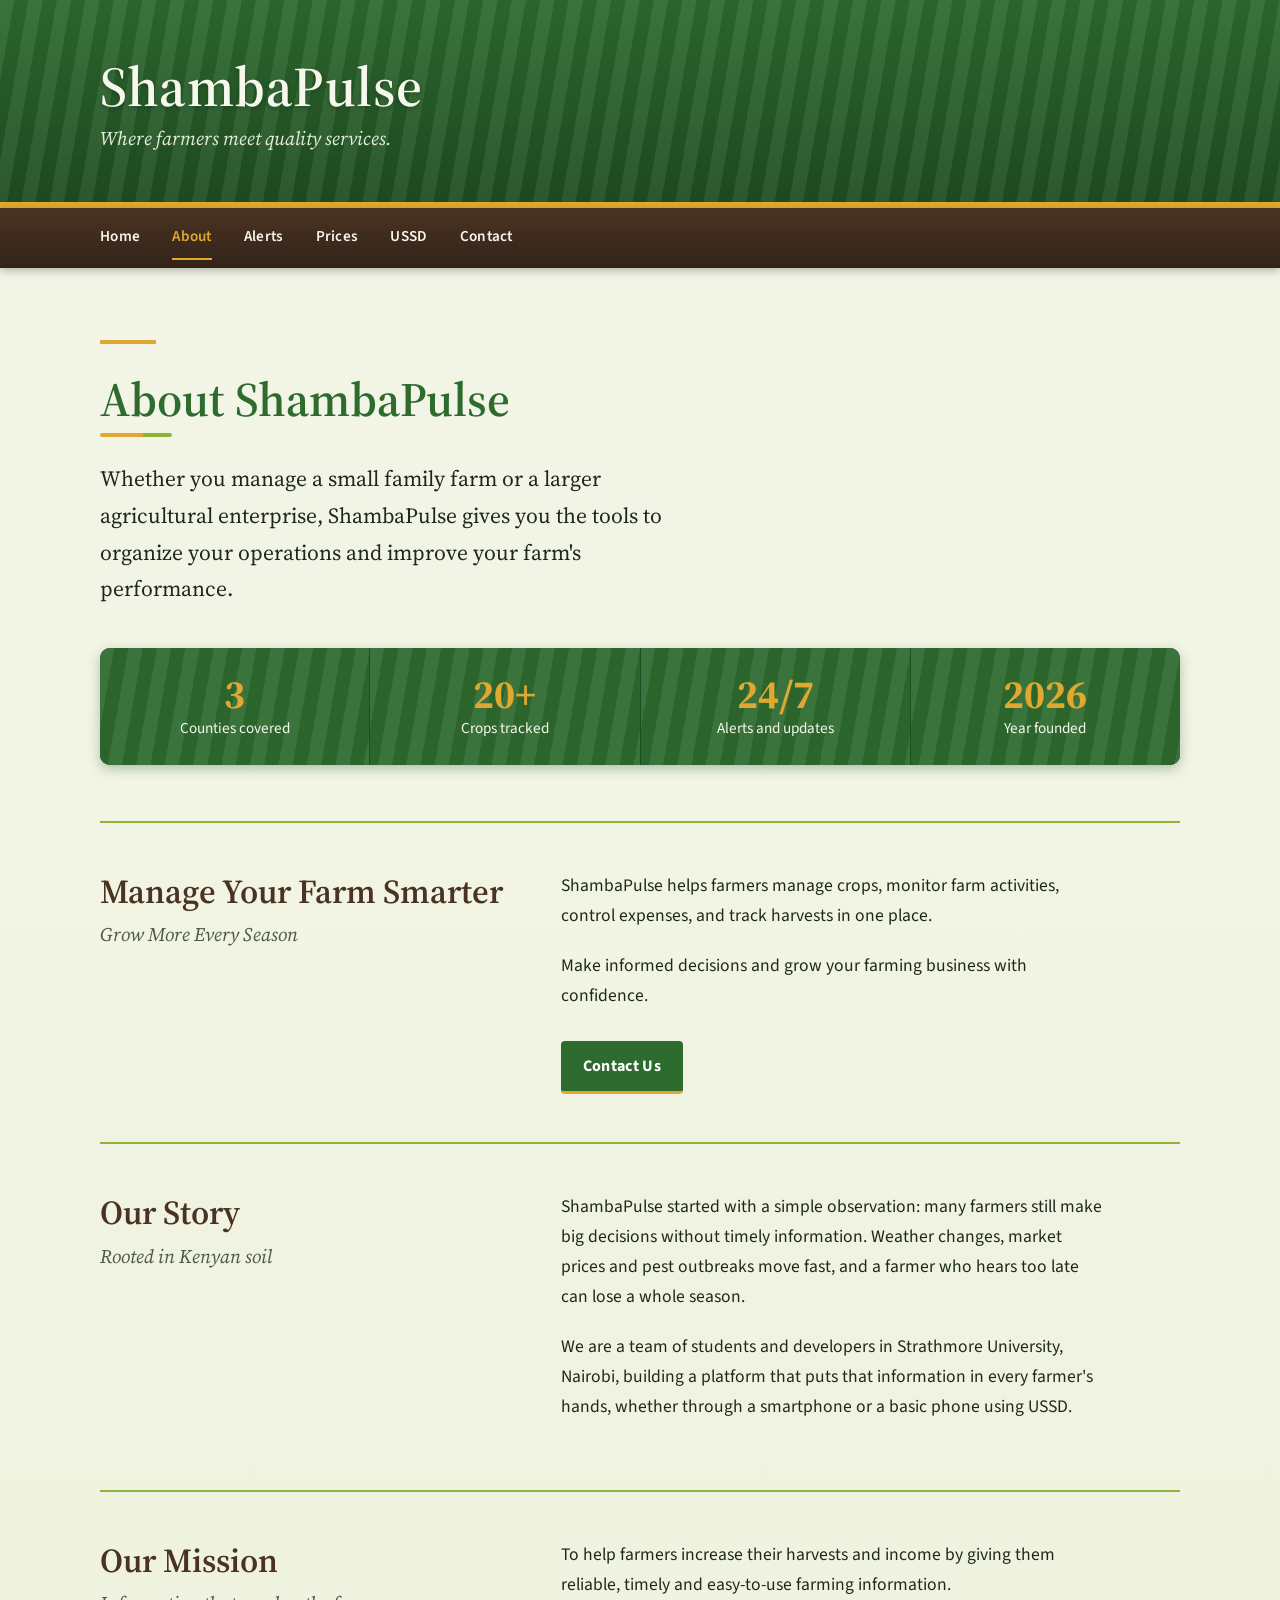
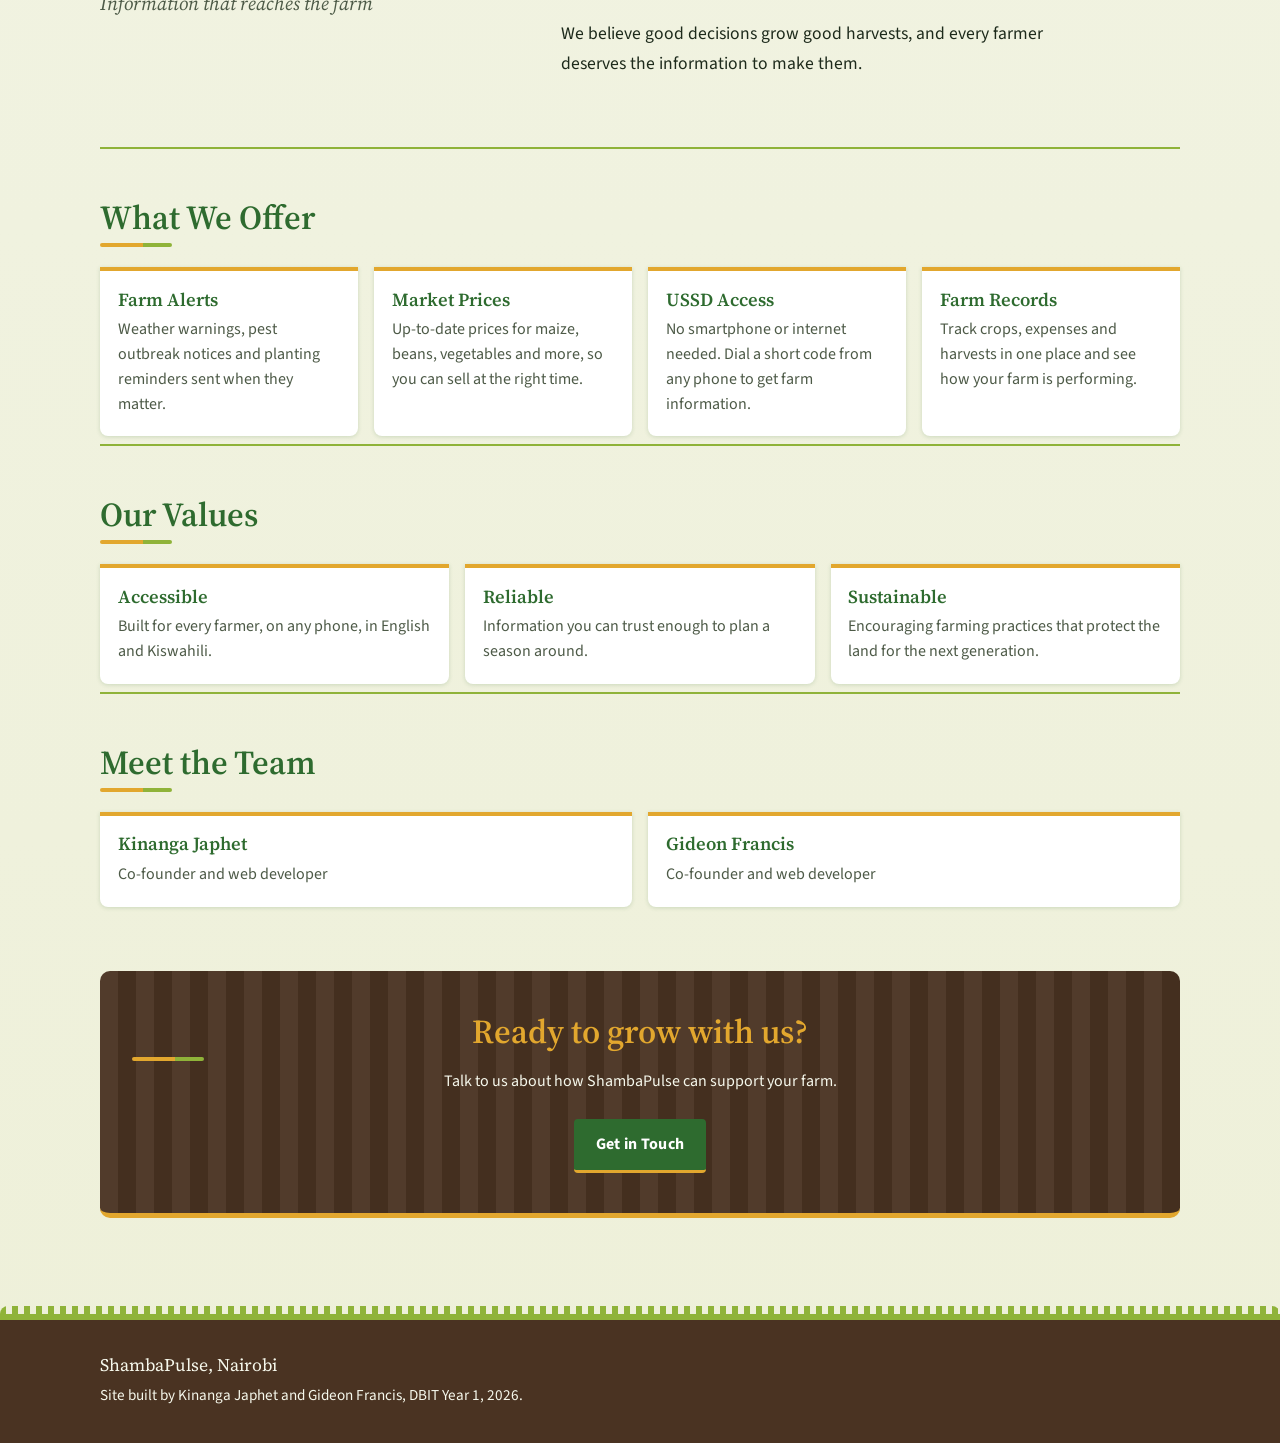
==== commit 0ed5817d: "final work" ====
--- a/about.html
+++ b/about.html
@@ -82,7 +82,7 @@
                 can lose a whole season.
             </p>
             <p>
-                We are a team of students and developers in Nairobi
+                We are a team of students and developers in Strathmore University, Nairobi,
                 building a platform that puts that information in
                 every farmer's hands, whether through a smartphone or
                 a basic phone using USSD.
@@ -172,7 +172,7 @@
 </main>
 
 <footer>
-    <p>ShambaPulse Ltd, Nairobi</p>
+    <p>ShambaPulse, Nairobi</p>
     <p>Site built by Kinanga Japhet and Gideon Francis, DBIT Year 1, 2026.</p>
 </footer>
 
--- a/css/style.css
+++ b/css/style.css
@@ -767,4 +767,319 @@
     .route-cards li:hover{
         transform: none;
     }
+}/* ==========================================================
+   Inner pages: Alerts, Prices, USSD (body class="inner")
+   ========================================================== */
+body.inner{
+    --page-pad: max(1.5rem, calc((100% - 70rem) / 2 + 1.25rem));
+}
+
+body.inner header{
+    padding: 3rem var(--page-pad) 2.5rem;
+}
+body.inner header h1{
+    font-size: clamp(2.25rem, 5vw, 3.25rem);
+    line-height: 1.1;
+}
+body.inner header p{
+    max-width: 44rem;
+    font-size: 1.1rem;
+}
+body.inner nav ul{
+    padding: 0.5rem var(--page-pad);
+    gap: 0.25rem 2rem;
+}
+body.inner nav a{
+    display: inline-block;
+    padding: 0.6rem 0;
+    font-weight: 600;
+    font-size: 0.95rem;
+}
+body.inner main{
+    grid-column: 1 / -1;
+    width: 100%;
+    max-width: 70rem;
+    margin: 0 auto;
+    padding: 0 1.25rem 4rem;
+}
+body.inner aside{
+    grid-area: auto;
+}
+body.inner footer{
+    padding: 2rem var(--page-pad);
+    font-size: 0.95rem;
+}
+body.inner footer p{
+    margin: 0 0 0.25rem;
+}
+body.inner footer p:first-child{
+    font-family: var(--font-head);
+    font-size: 1.1rem;
+}
+
+/* headings with the gold-and-green rule */
+body.inner main h2{
+    position: relative;
+    margin: 0 0 1.25rem;
+    padding-bottom: 0.6rem;
+    color: var(--leaf);
+    font-size: clamp(1.6rem, 3vw, 2.1rem);
+}
+body.inner main h2::after{
+    content: "";
+    position: absolute;
+    left: 0;
+    bottom: 0;
+    width: 4.5rem;
+    height: 4px;
+    background: linear-gradient(90deg, var(--grain) 0 60%, var(--sprout) 60% 100%);
+    border-radius: 2px;
+}
+body.inner main > section{
+    margin-top: 3.5rem;
+}
+body.inner .lead{
+    margin: 0 0 1.25rem;
+    color: var(--ink-soft);
+}
+
+/* page intro */
+body.inner .page-intro{
+    max-width: 46rem;
+    margin-top: 0;
+    padding: 3.5rem 0 0.5rem;
+}
+body.inner .page-intro::before{
+    content: "";
+    display: block;
+    width: 3.5rem;
+    height: 4px;
+    margin-bottom: 1.5rem;
+    background: var(--grain);
+}
+body.inner .page-intro h2{
+    font-size: clamp(2rem, 4.5vw, 2.75rem);
+}
+body.inner .page-intro p{
+    margin: 0;
+    font-family: var(--font-head);
+    font-size: clamp(1.1rem, 2vw, 1.3rem);
+    line-height: 1.7;
+}
+
+/* main text beside a side note */
+body.inner .split{
+    display: grid;
+    grid-template-columns: minmax(0, 1.6fr) minmax(0, 1fr);
+    gap: 2.5rem;
+    align-items: start;
+}
+body.inner .content p,
+body.inner .content li{
+    font-size: 1.05rem;
+    line-height: 1.7;
+}
+body.inner .content ol,
+body.inner .content ul{
+    padding-left: 1.4rem;
+}
+body.inner .content li{
+    margin-bottom: 0.35rem;
+}
+body.inner .side{
+    padding: 1.4rem;
+    background: var(--card);
+    border-top: 4px solid var(--sprout);
+    border-radius: 0 0 8px 8px;
+    box-shadow: 0 1px 4px rgba(46, 107, 47, 0.18);
+}
+body.inner .side h3{
+    margin: 0 0 0.6rem;
+    color: var(--soil);
+}
+body.inner .side ul{
+    margin: 0;
+    padding-left: 1.2rem;
+}
+body.inner .side p{
+    margin: 0;
+    color: var(--ink-soft);
+}
+
+/* tables on inner pages */
+body.inner table{
+    margin: 1.25rem 0;
+    overflow: hidden;
+    border-radius: 8px;
+    box-shadow: 0 1px 4px rgba(46, 107, 47, 0.18);
+}
+
+/* SMS bubbles (Alerts) */
+body.inner .sms-row{
+    display: grid;
+    grid-template-columns: repeat(2, minmax(0, 1fr));
+    gap: 1.25rem;
+}
+body.inner .sms{
+    padding: 1.1rem 1.25rem;
+    background: #e8f2d4;
+    border-left: 6px solid var(--leaf);
+    border-radius: 14px 14px 14px 2px;
+    box-shadow: 0 1px 4px rgba(46, 107, 47, 0.18);
+}
+body.inner .sms-label{
+    display: block;
+    margin-bottom: 0.4rem;
+    font-size: 0.8rem;
+    font-weight: 700;
+    letter-spacing: 0.06em;
+    text-transform: uppercase;
+    color: var(--leaf-dark);
+}
+body.inner .sms p{
+    margin: 0;
+}
+
+/* phone screens (USSD) */
+body.inner .phone-row{
+    display: grid;
+    grid-template-columns: repeat(2, minmax(0, 1fr));
+    gap: 1.25rem;
+}
+body.inner .phone{
+    padding: 1.1rem 1.25rem 1.25rem;
+    color: #e9f3d3;
+    background: var(--soil-dark);
+    border: 4px solid var(--soil);
+    border-radius: 18px;
+    box-shadow: 0 4px 12px rgba(0, 0, 0, 0.25);
+}
+body.inner .phone-label{
+    display: block;
+    margin-bottom: 0.5rem;
+    font-size: 0.8rem;
+    font-weight: 700;
+    letter-spacing: 0.06em;
+    text-transform: uppercase;
+    color: var(--grain);
+}
+body.inner .phone pre{
+    margin: 0;
+    padding: 0.9rem 1rem;
+    font-family: "Courier New", Courier, monospace;
+    font-size: 0.95rem;
+    line-height: 1.7;
+    white-space: pre-wrap;
+    color: #1d2a1b;
+    background: #cfe3a6;
+    border-radius: 6px;
+}
+
+/* numbered steps */
+body.inner .steps ol{
+    display: grid;
+    grid-template-columns: repeat(auto-fit, minmax(14rem, 1fr));
+    gap: 1.25rem;
+    margin: 0;
+    padding: 0;
+    list-style: none;
+    counter-reset: step;
+}
+body.inner .steps li{
+    padding: 1.5rem 1.25rem 1.25rem;
+    background: var(--card);
+    border-left: 6px solid var(--sprout);
+    border-radius: 8px;
+    box-shadow: 0 1px 4px rgba(46, 107, 47, 0.18);
+    counter-increment: step;
+}
+body.inner .steps li::before{
+    content: counter(step);
+    display: inline-flex;
+    align-items: center;
+    justify-content: center;
+    width: 2.25rem;
+    height: 2.25rem;
+    margin-bottom: 0.6rem;
+    font-family: var(--font-head);
+    font-weight: 600;
+    color: var(--soil-dark);
+    background: var(--grain);
+    border-radius: 50%;
+}
+body.inner .steps h3{
+    margin: 0 0 0.4rem;
+    color: var(--leaf);
+}
+body.inner .steps p{
+    margin: 0;
+    color: var(--ink-soft);
+}
+
+/* FAQ */
+body.inner .faq details{
+    margin-bottom: 0.6rem;
+    background: var(--card);
+    border-left: 4px solid var(--grain);
+    border-radius: 6px;
+    box-shadow: 0 1px 3px rgba(46, 107, 47, 0.15);
+}
+body.inner .faq summary{
+    padding: 0.9rem 1rem;
+    font-weight: 600;
+    color: var(--leaf-dark);
+    cursor: pointer;
+}
+body.inner .faq details p{
+    margin: 0;
+    padding: 0 1rem 1rem;
+    color: var(--ink-soft);
+}
+
+/* call to action */
+body.inner .cta{
+    padding: 2.5rem 2rem;
+    text-align: center;
+    color: #f6f8ec;
+    border-radius: 10px;
+    border-bottom: 5px solid var(--grain);
+    background-color: var(--soil);
+    background-image: repeating-linear-gradient(
+        90deg,
+        rgba(255, 255, 255, 0.04) 0,
+        rgba(255, 255, 255, 0.04) 18px,
+        rgba(0, 0, 0, 0.08) 18px,
+        rgba(0, 0, 0, 0.08) 36px
+    );
+}
+body.inner .cta h2{
+    color: var(--grain);
+}
+body.inner .cta h2::after{
+    left: 50%;
+    transform: translateX(-50%);
+}
+body.inner .cta p{
+    margin: 0 0 1rem;
+}
+
+@media (max-width: 800px){
+    body.inner .split,
+    body.inner .sms-row,
+    body.inner .phone-row{
+        grid-template-columns: minmax(0, 1fr);
+    }
+}
+
+@media (max-width: 600px){
+    body.inner header{
+        padding: 2.25rem var(--page-pad) 2rem;
+    }
+    body.inner .page-intro{
+        padding-top: 2.5rem;
+    }
+    body.inner table{
+        display: block;
+        overflow-x: auto;
+    }
 }
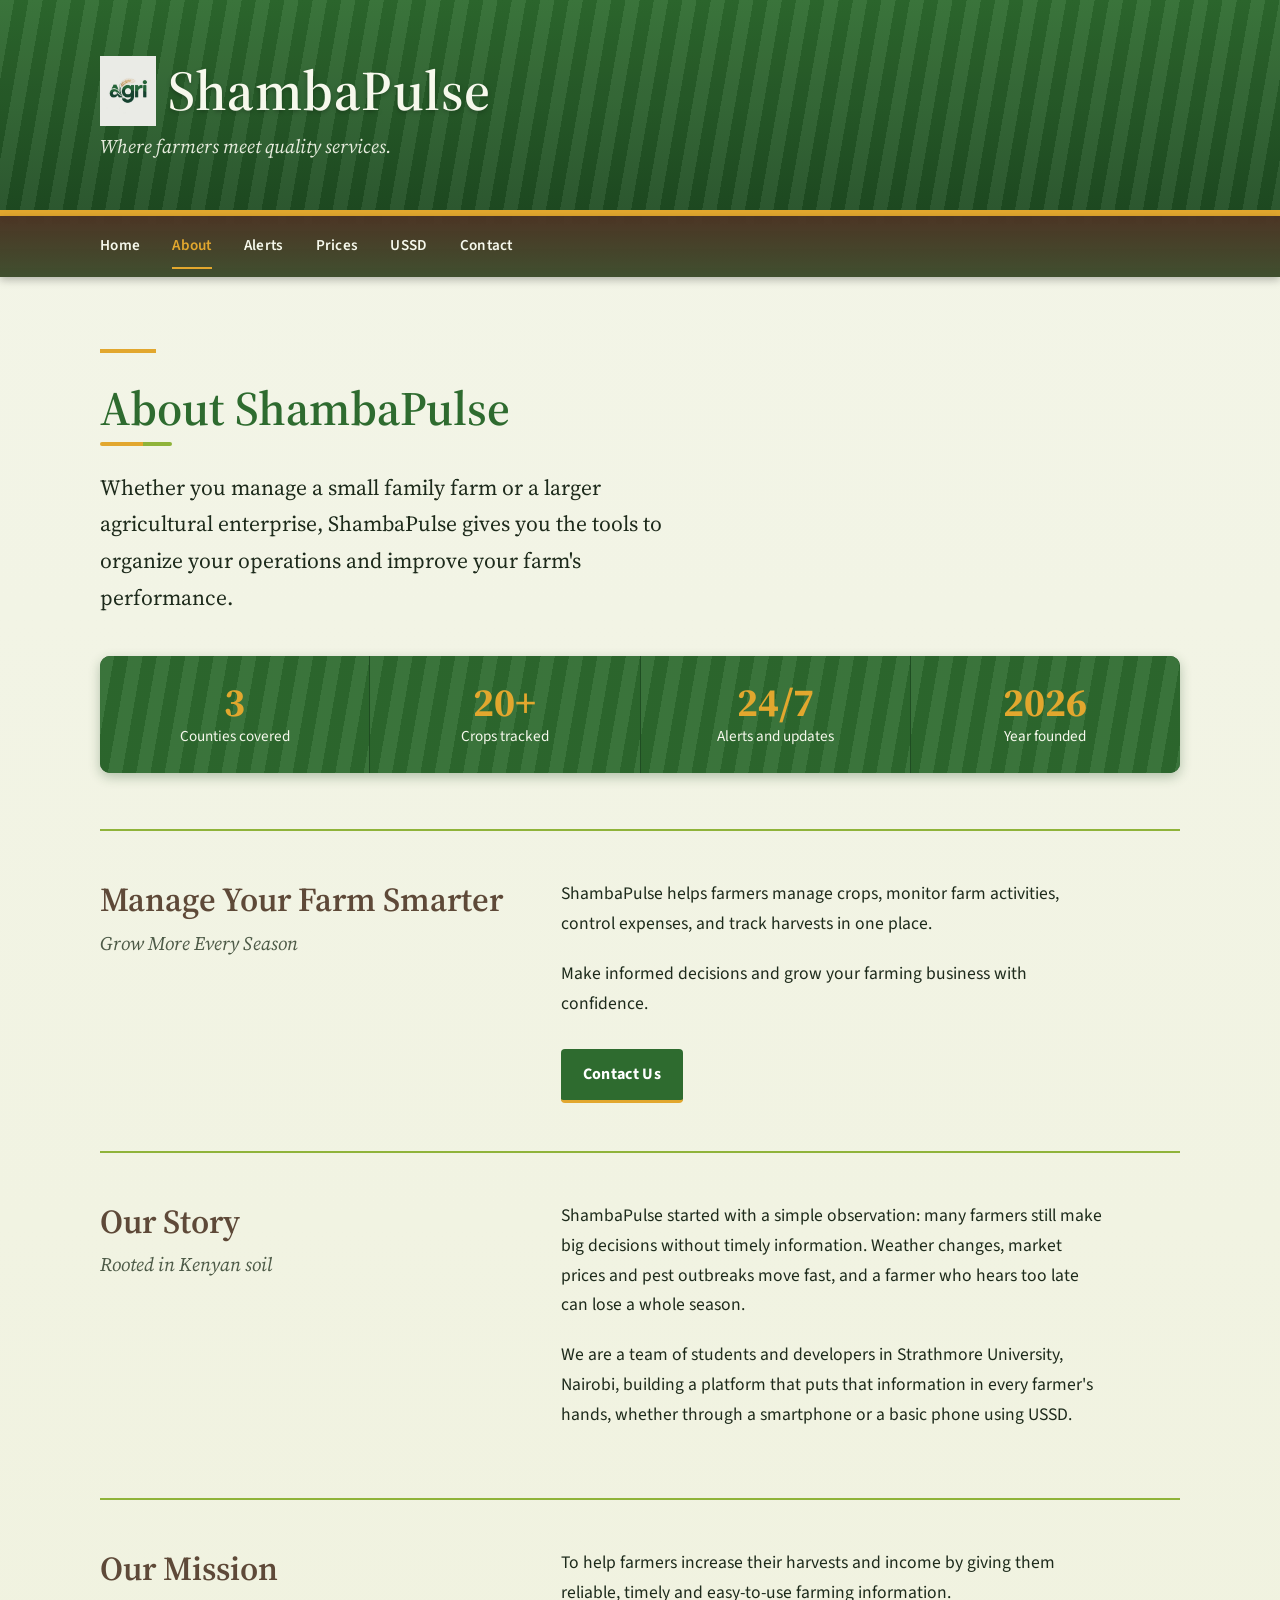
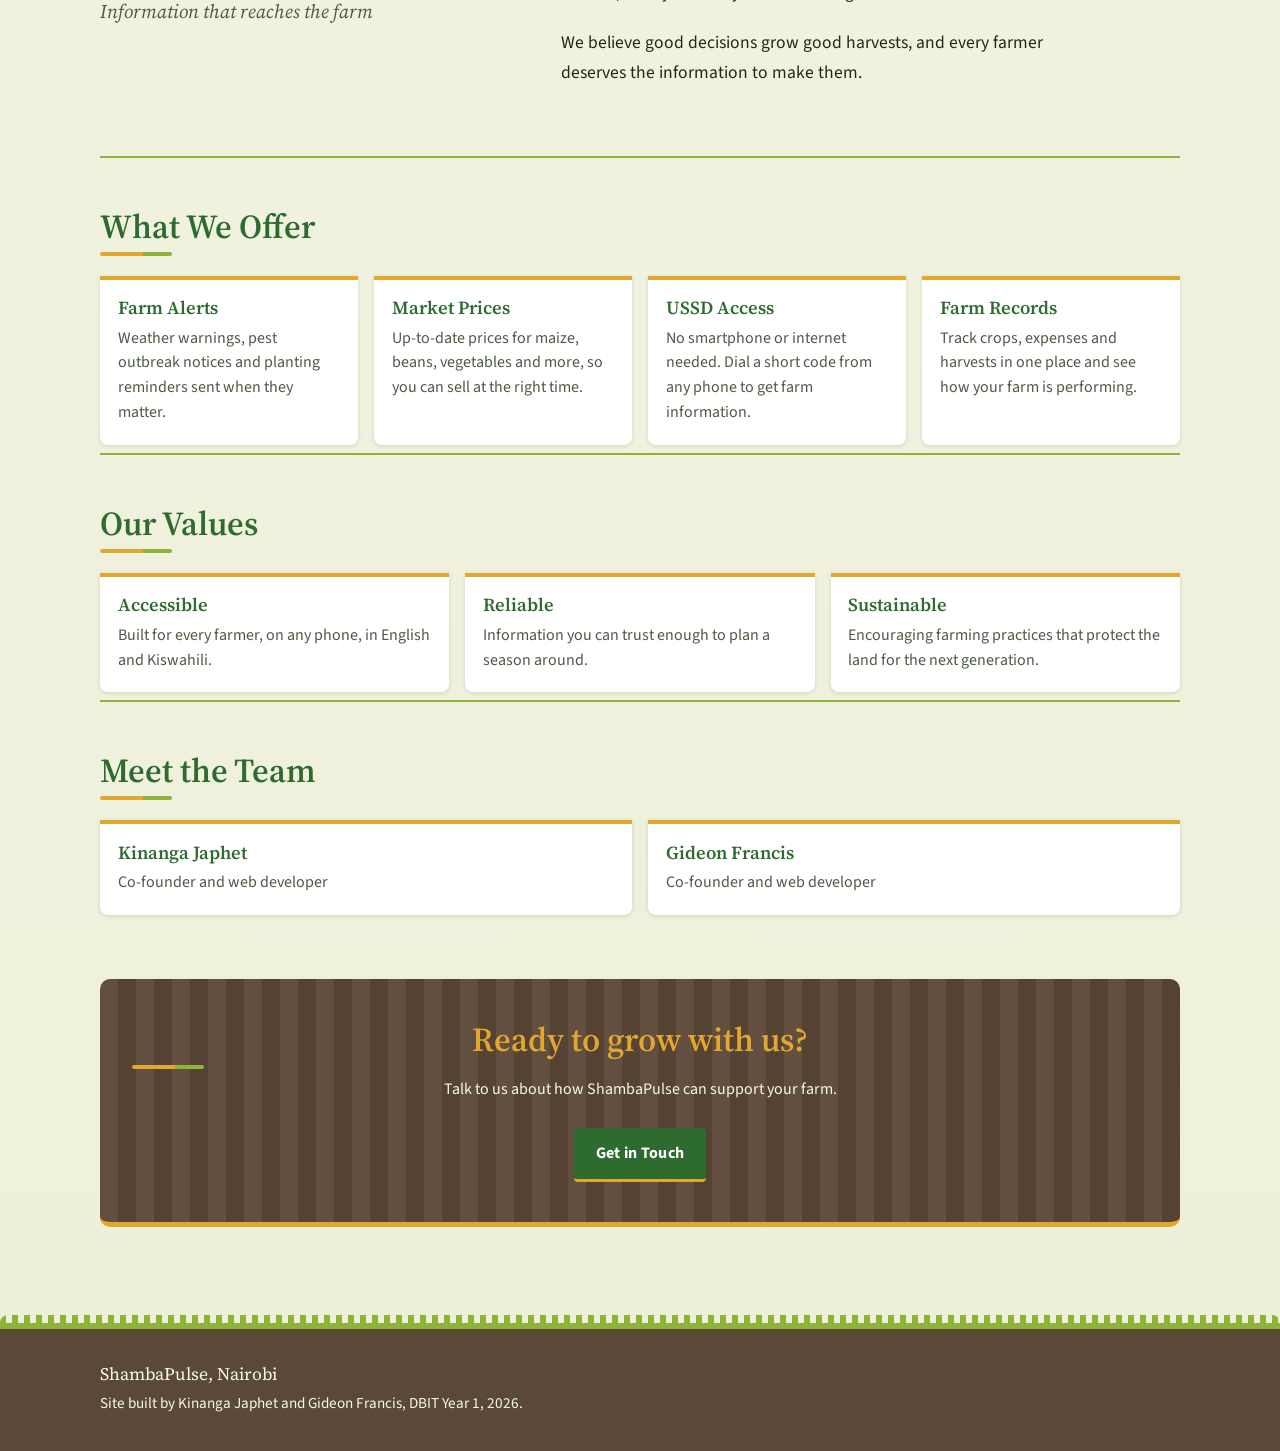
==== commit 240b9817: "lasti" ====
--- a/about.html
+++ b/about.html
@@ -11,7 +11,10 @@
 <body class="about">
 
 <header>
-    <h1>ShambaPulse</h1>
+    <h1>
+        <img src="img/logo.jpg" alt="" class="logo">
+        ShambaPulse
+    </h1>
     <p>Where farmers meet quality services.</p>
 </header>
 
--- a/css/style.css
+++ b/css/style.css
@@ -1,8 +1,8 @@
 :root{
     --leaf:        #2e6b2f;
     --leaf-dark:   #1f4d22;
-    --soil:        #4a3322;
-    --soil-dark:   #33231a;
+    --soil:        #4a3322e2;
+    --soil-dark:   #404f2f;
     --grain:       #e2a72e;
     --grain-dark:  #c48d1c;
     --sprout:      #8fb339;
